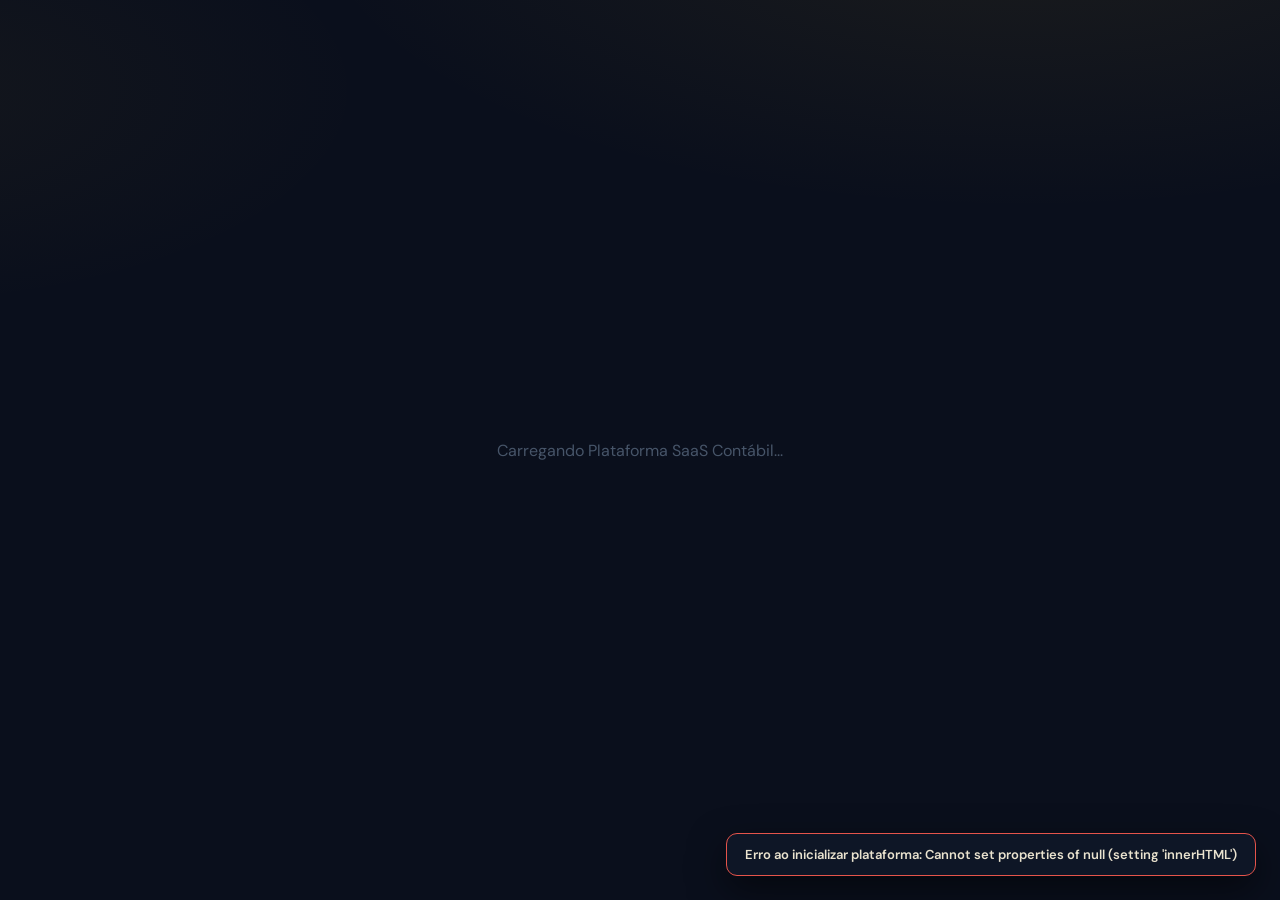
==== index.html @ 04c54537 "aaaa" ====
<!DOCTYPE html>
<html lang="pt-BR">
<head>
    <meta charset="UTF-8">
    <meta name="viewport" content="width=device-width, initial-scale=1.0, maximum-scale=5.0, viewport-fit=cover">
    <meta name="theme-color" content="#0f172a">
    <meta name="description" content="Plataforma SaaS Multi-Tenant de Precificação de Honorários, Propostas Comerciais e CRM de Vendas Especializado em Contabilidade (NBC PG 01 & Res. CFC 1.590/2020).">
    <title>SaaS Contábil — Precificação, Propostas &amp; CRM de Vendas</title>
    <link rel="icon" type="image/svg+xml" href="./favicon.svg">
    <link rel="preconnect" href="https://fonts.googleapis.com">
    <link rel="preconnect" href="https://fonts.gstatic.com" crossorigin>
    <link href="https://fonts.googleapis.com/css2?family=DM+Sans:ital,opsz,wght@0,9..40,400..700;1,9..40,400..700&family=Fraunces:opsz,wght@9..144,600;9..144,700&family=JetBrains+Mono:wght@400;500;600;700&display=swap" rel="stylesheet">
    <link rel="stylesheet" href="./styles.css">
</head>
<body>
    <div id="app">
        <div style="display:flex;align-items:center;justify-content:center;min-height:100vh;font-family:'DM Sans',sans-serif;color:#475569;gap:12px;">
            <span>Carregando Plataforma SaaS Contábil...</span>
        </div>
    </div>

    <!-- Motor SaaS Standalone para Navegador / GitHub Pages (com fallback automático para API Backend) -->
    <script src="./browser_engine.js"></script>
    <script src="./app.js"></script>
</body>
</html>
---- styles.css ----
@import url('https://fonts.googleapis.com/css2?family=Syne:wght@600;700;800&family=DM+Sans:opsz,wght@9..40,400;9..40,500;9..40,600;9..40,700&display=swap');

:root {
  --navy: #0A0F1C;
  --navy-2: #0E1626;
  --navy-3: #121C30;
  --navy-4: #18253E;
  --line: #243049;
  --gold: #C9A227;
  --gold-soft: #E0C86A;
  --cream: #EAE3CF;
  --muted: #9AA6B8;
  --danger: #E5544B;
  --ok: #4FB477;
  --info: #38BDF8;
  --purple: #A78BFA;
  --sidebar-w: 256px;
  --sidebar-collapsed-w: 74px;
  --topbar-h: 68px;
  --bottom-nav-h: 64px;
}

* {
  box-sizing: border-box;
  margin: 0;
  padding: 0;
  -webkit-tap-highlight-color: transparent;
}

html, body {
  width: 100%;
  min-height: 100vh;
  min-height: 100dvh;
  font-family: 'DM Sans', system-ui, -apple-system, sans-serif;
  background:
    radial-gradient(1200px 500px at 80% -10%, rgba(201, 162, 39, 0.09), transparent 60%),
    radial-gradient(900px 400px at -10% 10%, rgba(201, 162, 39, 0.05), transparent 55%),
    var(--navy);
  color: var(--cream);
  overflow-x: hidden;
}

h1, h2, h3, .valor-grande, .card-title, .brand-title {
  font-family: 'Syne', sans-serif;
}

/* =========================================================================
   LAYOUT SAAS ADAPTATIVO (ULTRA-WIDE, DESKTOP, NOTEBOOK, TABLET, MOBILE)
   ========================================================================= */
.saas-shell {
  display: flex;
  min-height: 100vh;
  min-height: 100dvh;
  width: 100%;
}

.sidebar {
  position: fixed;
  top: 0;
  left: 0;
  bottom: 0;
  width: var(--sidebar-w);
  background: linear-gradient(180deg, #0D1525 0%, #090E1A 100%);
  border-right: 1px solid var(--line);
  display: flex;
  flex-direction: column;
  z-index: 1000;
  transition: width 0.22s cubic-bezier(0.4, 0, 0.2, 1), transform 0.22s ease;
}

.saas-shell.collapsed .sidebar {
  width: var(--sidebar-collapsed-w);
}

.sidebar-brand {
  height: var(--topbar-h);
  padding: 0 16px;
  display: flex;
  align-items: center;
  justify-content: space-between;
  border-bottom: 1px solid var(--line);
  gap: 10px;
}

.brand-left {
  display: flex;
  align-items: center;
  gap: 11px;
  overflow: hidden;
}

.brand-logo {
  width: 38px;
  height: 38px;
  border-radius: 10px;
  background: rgba(201, 162, 39, 0.14);
  border: 1px solid var(--gold);
  color: var(--gold);
  display: flex;
  align-items: center;
  justify-content: center;
  flex: none;
  font-weight: 800;
}

.brand-texts {
  display: flex;
  flex-direction: column;
  white-space: nowrap;
  overflow: hidden;
}

.brand-title {
  font-size: 14.5px;
  font-weight: 800;
  color: var(--cream);
  text-overflow: ellipsis;
  overflow: hidden;
}

.brand-sub {
  font-size: 11px;
  color: var(--muted);
}

.saas-shell.collapsed .brand-texts,
.saas-shell.collapsed .nav-label,
.saas-shell.collapsed .nav-badge {
  display: none;
}

.sidebar-toggle {
  background: var(--navy-3);
  border: 1px solid var(--line);
  color: var(--muted);
  width: 28px;
  height: 28px;
  border-radius: 7px;
  cursor: pointer;
  display: flex;
  align-items: center;
  justify-content: center;
  flex: none;
  transition: 0.15s;
}

.sidebar-toggle:hover {
  border-color: var(--gold);
  color: var(--gold);
}

.sidebar-nav {
  flex: 1;
  padding: 16px 10px;
  display: flex;
  flex-direction: column;
  gap: 6px;
  overflow-y: auto;
}

.sidebar-footer {
  padding: 12px 10px 16px;
  border-top: 1px solid var(--line);
  display: flex;
  flex-direction: column;
  gap: 8px;
}

.nav-item {
  width: 100%;
  display: flex;
  align-items: center;
  gap: 12px;
  padding: 11px 13px;
  border-radius: 11px;
  border: 1px solid transparent;
  background: transparent;
  color: var(--muted);
  font-family: inherit;
  font-size: 13.5px;
  font-weight: 600;
  cursor: pointer;
  text-align: left;
  transition: all 0.16s ease;
  position: relative;
}

.nav-item svg {
  flex: none;
  color: var(--muted);
  transition: color 0.16s;
}

.nav-item:hover {
  background: rgba(255, 255, 255, 0.03);
  color: var(--cream);
  border-color: rgba(255, 255, 255, 0.06);
}

.nav-item:hover svg {
  color: var(--gold);
}

.nav-item.active {
  background: rgba(201, 162, 39, 0.14);
  border-color: var(--gold);
  color: var(--cream);
  font-weight: 700;
}

.nav-item.active svg {
  color: var(--gold);
}

.nav-badge {
  margin-left: auto;
  background: var(--navy-3);
  border: 1px solid var(--line);
  color: var(--gold-soft);
  font-size: 11px;
  padding: 1px 7px;
  border-radius: 999px;
}

/* BARRA DE NAVEGAÇÃO INFERIOR PARA TELAS MOBILE / SMARTPHONES */
.mobile-bottom-nav {
  display: none;
  position: fixed;
  bottom: 0;
  left: 0;
  right: 0;
  height: var(--bottom-nav-h);
  background: rgba(11, 17, 30, 0.96);
  backdrop-filter: blur(14px);
  border-top: 1px solid var(--line);
  z-index: 1100;
  justify-content: space-around;
  align-items: center;
  padding: 0 6px env(safe-area-inset-bottom, 0);
}

.mobile-nav-btn {
  flex: 1;
  display: flex;
  flex-direction: column;
  align-items: center;
  justify-content: center;
  gap: 3px;
  background: none;
  border: 0;
  color: var(--muted);
  font-family: inherit;
  font-size: 10.5px;
  font-weight: 600;
  padding: 6px 2px;
  cursor: pointer;
}

.mobile-nav-btn.active {
  color: var(--gold);
  font-weight: 700;
}

/* =========================================================================
   ÁREA PRINCIPAL E TOPBAR MULTI-TENANT
   ========================================================================= */
.main-area {
  flex: 1;
  margin-left: var(--sidebar-w);
  min-width: 0;
  display: flex;
  flex-direction: column;
  transition: margin-left 0.22s cubic-bezier(0.4, 0, 0.2, 1);
}

.saas-shell.collapsed .main-area {
  margin-left: var(--sidebar-collapsed-w);
}

.topbar {
  min-height: var(--topbar-h);
  padding: 10px 24px;
  background: rgba(14, 22, 38, 0.88);
  backdrop-filter: blur(12px);
  border-bottom: 1px solid var(--line);
  display: flex;
  align-items: center;
  justify-content: space-between;
  gap: 14px;
  position: sticky;
  top: 0;
  z-index: 900;
  flex-wrap: wrap;
}

.topbar-left {
  display: flex;
  align-items: center;
  gap: 12px;
  min-width: 0;
}

.page-title {
  font-size: clamp(15px, 1.6vw, 20px);
  font-weight: 800;
  letter-spacing: -0.3px;
}

.page-subtitle {
  font-size: 12px;
  color: var(--muted);
}

.topbar-right {
  display: flex;
  align-items: center;
  gap: 8px;
  flex-wrap: wrap;
}

.context-pill {
  display: flex;
  align-items: center;
  gap: 8px;
  background: var(--navy-3);
  border: 1px solid var(--line);
  border-radius: 10px;
  padding: 6px 10px;
  font-size: 12px;
  max-width: 100%;
}

.context-pill select {
  background: transparent;
  border: 0;
  color: var(--cream);
  font-weight: 600;
  font-size: 12px;
  padding: 2px 4px;
  cursor: pointer;
  width: auto;
  max-width: 260px;
  text-overflow: ellipsis;
}

.role-badge {
  background: rgba(201, 162, 39, 0.16);
  color: var(--gold-soft);
  border: 1px solid rgba(201, 162, 39, 0.4);
  padding: 4px 9px;
  border-radius: 999px;
  font-size: 11px;
  font-weight: 700;
  white-space: nowrap;
}

.screen-badge {
  background: rgba(56, 189, 248, 0.12);
  color: var(--info);
  border: 1px solid rgba(56, 189, 248, 0.35);
  padding: 4px 9px;
  border-radius: 999px;
  font-size: 11px;
  font-weight: 600;
  white-space: nowrap;
}

.page-container {
  padding: clamp(14px, 2vw, 26px);
  padding-bottom: 60px;
  width: 100%;
  max-width: 1680px;
  margin: 0 auto;
}

/* =========================================================================
   GRID E COMPONENTES DA CALCULADORA E FORMULÁRIOS
   ========================================================================= */
.grid-calc {
  display: grid;
  grid-template-columns: minmax(0, 1fr) 410px;
  gap: 20px;
  align-items: start;
}

.col-inputs {
  display: flex;
  flex-direction: column;
  gap: 14px;
  min-width: 0;
}

.card {
  background: var(--navy-2);
  border: 1px solid var(--line);
  border-radius: 14px;
  overflow: hidden;
  min-width: 0;
}

.card-head {
  width: 100%;
  display: flex;
  align-items: center;
  gap: 12px;
  padding: 14px 16px;
  background: none;
  border: 0;
  color: var(--cream);
  cursor: pointer;
  text-align: left;
}

.card-icon {
  color: var(--gold);
  display: flex;
}

.card-titles {
  flex: 1;
  display: flex;
  flex-direction: column;
  min-width: 0;
}

.card-title {
  font-size: 15px;
  font-weight: 700;
}

.card-sub {
  font-size: 11.5px;
  color: var(--muted);
}

.card-body {
  padding: 14px 16px 18px;
  display: flex;
  flex-direction: column;
  gap: 14px;
  border-top: 1px solid var(--line);
  min-width: 0;
}

.table-responsive {
  width: 100%;
  overflow-x: auto;
  -webkit-overflow-scrolling: touch;
}

.campo {
  display: flex;
  flex-direction: column;
  gap: 6px;
  min-width: 0;
}

.campo-label {
  font-size: 12.5px;
  font-weight: 600;
  color: #D4DCEA;
  display: flex;
  justify-content: space-between;
  align-items: baseline;
  gap: 8px;
  flex-wrap: wrap;
}

.campo-label-left {
  display: inline-flex;
  align-items: center;
  gap: 6px;
}

.campo-hint {
  font-size: 10.5px;
  color: var(--muted);
  font-weight: 400;
  font-style: italic;
}

.dois {
  display: grid;
  grid-template-columns: repeat(2, minmax(0, 1fr));
  gap: 12px;
}

.tres {
  display: grid;
  grid-template-columns: repeat(3, minmax(0, 1fr));
  gap: 12px;
}

.quatro {
  display: grid;
  grid-template-columns: repeat(4, minmax(0, 1fr));
  gap: 12px;
}

input, select, textarea {
  font-family: inherit;
  font-size: 13.5px;
  color: var(--cream);
  background: var(--navy-3);
  border: 1px solid var(--line);
  border-radius: 9px;
  padding: 9px 11px;
  width: 100%;
  outline: none;
  transition: border-color 0.15s;
}

input:focus, select:focus, textarea:focus {
  border-color: var(--gold);
}

textarea {
  resize: vertical;
  min-height: 76px;
}

.prefixo {
  display: flex;
  align-items: center;
  background: var(--navy-3);
  border: 1px solid var(--line);
  border-radius: 9px;
  overflow: hidden;
}

.prefixo:focus-within {
  border-color: var(--gold);
}

.prefixo span {
  padding: 0 10px;
  color: var(--muted);
  font-size: 13px;
  flex: none;
}

.prefixo input {
  border: 0;
  background: none;
  border-radius: 0;
  padding-left: 0;
}

.stepper {
  display: flex;
  align-items: center;
  background: var(--navy-3);
  border: 1px solid var(--line);
  border-radius: 9px;
  overflow: hidden;
}

.stepper button {
  background: none;
  border: 0;
  color: var(--gold);
  padding: 9px 13px;
  cursor: pointer;
  font-weight: 700;
  font-size: 15px;
}

.stepper button:hover {
  background: rgba(201, 162, 39, 0.12);
}

.stepper input {
  border: 0;
  background: none;
  text-align: center;
  border-radius: 0;
  border-left: 1px solid var(--line);
  border-right: 1px solid var(--line);
}

.chips {
  display: flex;
  flex-wrap: wrap;
  gap: 8px;
}

.chip {
  font-family: inherit;
  font-size: 12.5px;
  padding: 8px 13px;
  border-radius: 999px;
  border: 1px solid var(--line);
  background: var(--navy-3);
  color: var(--muted);
  cursor: pointer;
  transition: 0.15s;
}

.chip:hover {
  border-color: var(--gold);
}

.chip-on {
  background: var(--gold);
  color: #1a1408;
  border-color: var(--gold);
  font-weight: 700;
}

.checks, .avulsos-list {
  display: flex;
  flex-direction: column;
  gap: 8px;
}

.check, .avulso-toggle {
  display: flex;
  align-items: center;
  gap: 10px;
  font-family: inherit;
  font-size: 13px;
  background: var(--navy-3);
  border: 1px solid var(--line);
  border-radius: 9px;
  padding: 10px 12px;
  color: #D4DCEA;
  cursor: pointer;
  text-align: left;
  width: 100%;
}

.check-on, .avulso-on .avulso-toggle {
  border-color: var(--gold);
  background: rgba(201, 162, 39, 0.10);
}

.box {
  width: 18px;
  height: 18px;
  border-radius: 5px;
  border: 1.5px solid var(--line);
  display: flex;
  align-items: center;
  justify-content: center;
  color: #1a1408;
  background: var(--navy);
  flex: none;
  font-size: 11px;
  font-weight: 800;
}

.check-on .box, .avulso-on .box {
  background: var(--gold);
  border-color: var(--gold);
}

.avulso {
  display: flex;
  gap: 8px;
  align-items: center;
  flex-wrap: wrap;
}

.avulso .avulso-toggle {
  flex: 1;
  min-width: 180px;
}

.mini-stats {
  display: grid;
  grid-template-columns: 1fr 1fr;
  gap: 10px;
  padding-top: 8px;
  border-top: 1px dashed var(--line);
}

.mini-stats div {
  display: flex;
  flex-direction: column;
  gap: 2px;
}

.mini-stats span {
  font-size: 11px;
  color: var(--muted);
}

.mini-stats strong {
  font-size: 17px;
}

.gold {
  color: var(--gold-soft);
}

.result-sticky {
  position: sticky;
  top: 86px;
  background: linear-gradient(180deg, var(--navy-2), #0B1322);
  border: 1px solid var(--line);
  border-radius: 16px;
  padding: 20px;
  display: flex;
  flex-direction: column;
  gap: 15px;
}

.valor-grande {
  font-size: clamp(28px, 3vw, 36px);
  font-weight: 800;
  color: var(--gold-soft);
  line-height: 1.05;
  letter-spacing: -1px;
}

.faixas {
  display: grid;
  grid-template-columns: repeat(3, minmax(0, 1fr));
  gap: 8px;
}

.faixa {
  background: var(--navy-3);
  border: 1px solid var(--line);
  border-radius: 10px;
  padding: 10px 6px;
  display: flex;
  flex-direction: column;
  gap: 3px;
  text-align: center;
}

.faixa-mid {
  border-color: var(--gold);
  background: rgba(201, 162, 39, 0.08);
}

.faixa span {
  font-size: 10px;
  color: var(--muted);
  text-transform: uppercase;
}

.faixa strong {
  font-size: 13px;
}

.faixa em {
  font-size: 9.5px;
  color: var(--muted);
  font-style: normal;
}

.bars-list {
  display: flex;
  flex-direction: column;
  gap: 8px;
  padding: 6px 0;
}

.bar-row {
  display: grid;
  grid-template-columns: 135px 1fr 74px;
  align-items: center;
  gap: 8px;
  font-size: 11.5px;
}

.bar-label {
  color: #C7CEDB;
  white-space: nowrap;
  overflow: hidden;
  text-overflow: ellipsis;
}

.bar-track {
  height: 16px;
  background: var(--navy-3);
  border-radius: 4px;
  overflow: hidden;
}

.bar-fill {
  height: 100%;
  background: var(--gold);
  border-radius: 0 4px 4px 0;
  transition: width 0.25s ease;
}

.bar-val {
  text-align: right;
  font-weight: 600;
  color: var(--gold-soft);
}

/* BOTÕES */
.btn-primary {
  display: inline-flex;
  align-items: center;
  justify-content: center;
  gap: 8px;
  padding: 11px 18px;
  background: var(--gold);
  color: #1a1408;
  border: 0;
  border-radius: 10px;
  font-family: inherit;
  font-size: 13.5px;
  font-weight: 800;
  cursor: pointer;
  transition: 0.15s;
  text-decoration: none;
}

.btn-primary:hover {
  background: var(--gold-soft);
  transform: translateY(-1px);
}

.btn-cta-hero {
  width: 100%;
  padding: 14px 20px;
  font-size: 15px;
  letter-spacing: 0.4px;
  box-shadow: 0 10px 26px rgba(201, 162, 39, 0.25);
}

.btn-secondary {
  display: inline-flex;
  align-items: center;
  justify-content: center;
  gap: 7px;
  padding: 9px 14px;
  background: var(--navy-3);
  color: var(--cream);
  border: 1px solid var(--line);
  border-radius: 9px;
  font-family: inherit;
  font-size: 12.5px;
  font-weight: 600;
  cursor: pointer;
  transition: 0.15s;
  text-decoration: none;
}

.btn-secondary:hover {
  border-color: var(--gold);
  color: var(--gold);
}

.btn-danger {
  background: rgba(229, 84, 75, 0.12);
  color: var(--danger);
  border: 1px solid rgba(229, 84, 75, 0.35);
  padding: 7px 12px;
  border-radius: 8px;
  cursor: pointer;
  font-size: 12px;
  font-weight: 600;
}

/* KANBAN */
.crm-tabs {
  display: flex;
  gap: 8px;
  margin-bottom: 18px;
  border-bottom: 1px solid var(--line);
  padding-bottom: 12px;
  flex-wrap: wrap;
}

.crm-tab {
  padding: 9px 14px;
  border-radius: 9px;
  border: 1px solid var(--line);
  background: var(--navy-2);
  color: var(--muted);
  font-weight: 600;
  font-size: 12.5px;
  cursor: pointer;
  display: inline-flex;
  align-items: center;
  gap: 7px;
}

.crm-tab.active {
  background: var(--gold);
  color: #1a1408;
  border-color: var(--gold);
  font-weight: 700;
}

.kanban-board {
  display: flex;
  gap: 14px;
  overflow-x: auto;
  padding-bottom: 16px;
  min-height: 520px;
  scroll-snap-type: x proximity;
  -webkit-overflow-scrolling: touch;
}

.kanban-col {
  min-width: 280px;
  width: 280px;
  flex: none;
  background: var(--navy-2);
  border: 1px solid var(--line);
  border-radius: 14px;
  display: flex;
  flex-direction: column;
  max-height: 74vh;
  scroll-snap-align: start;
}

.kanban-col.drag-over {
  border-color: var(--gold);
  background: rgba(201, 162, 39, 0.05);
}

.kanban-col-head {
  padding: 12px 14px;
  border-bottom: 1px solid var(--line);
  display: flex;
  align-items: center;
  justify-content: space-between;
  gap: 8px;
}

.kanban-col-title {
  font-size: 13px;
  font-weight: 700;
  display: flex;
  align-items: center;
  gap: 7px;
}

.stage-dot {
  width: 9px;
  height: 9px;
  border-radius: 50%;
}

.kanban-col-body {
  padding: 10px;
  display: flex;
  flex-direction: column;
  gap: 10px;
  overflow-y: auto;
  flex: 1;
}

.kanban-card {
  background: var(--navy-3);
  border: 1px solid var(--line);
  border-radius: 11px;
  padding: 12px;
  cursor: grab;
  display: flex;
  flex-direction: column;
  gap: 8px;
  transition: transform 0.14s, border-color 0.14s;
}

.kanban-card:hover {
  border-color: var(--gold);
  transform: translateY(-2px);
}

.kanban-card-company {
  font-weight: 700;
  font-size: 13.5px;
  color: var(--cream);
}

.kanban-card-contact {
  font-size: 11.5px;
  color: var(--muted);
}

.kanban-tags {
  display: flex;
  flex-wrap: wrap;
  gap: 5px;
}

.tag {
  font-size: 10.5px;
  padding: 2px 7px;
  border-radius: 6px;
  background: rgba(255, 255, 255, 0.05);
  border: 1px solid var(--line);
  color: #D4DCEA;
}

.tag-gold {
  background: rgba(201, 162, 39, 0.14);
  border-color: rgba(201, 162, 39, 0.4);
  color: var(--gold-soft);
  font-weight: 700;
}

.tag-ok {
  background: rgba(79, 180, 119, 0.14);
  border-color: rgba(79, 180, 119, 0.4);
  color: var(--ok);
}

.tag-warn {
  background: rgba(229, 84, 75, 0.14);
  border-color: rgba(229, 84, 75, 0.4);
  color: var(--danger);
}

.kanban-card-actions {
  display: flex;
  gap: 5px;
  padding-top: 6px;
  border-top: 1px dashed var(--line);
  flex-wrap: wrap;
}

.btn-xs {
  padding: 4px 8px;
  font-size: 11px;
  border-radius: 6px;
  border: 1px solid var(--line);
  background: var(--navy-2);
  color: var(--cream);
  cursor: pointer;
  font-family: inherit;
}

.btn-xs:hover {
  border-color: var(--gold);
  color: var(--gold);
}

/* KPI E TABELAS */
.kpi-grid {
  display: grid;
  grid-template-columns: repeat(auto-fit, minmax(190px, 1fr));
  gap: 14px;
  margin-bottom: 20px;
}

.kpi-card {
  background: var(--navy-2);
  border: 1px solid var(--line);
  border-radius: 13px;
  padding: 15px;
  display: flex;
  flex-direction: column;
  gap: 4px;
}

.kpi-card span {
  font-size: 11px;
  color: var(--muted);
  text-transform: uppercase;
  letter-spacing: 0.3px;
}

.kpi-card strong {
  font-family: 'Syne', sans-serif;
  font-size: clamp(18px, 2vw, 23px);
  color: var(--cream);
}

.kpi-card em {
  font-size: 11px;
  color: var(--muted);
  font-style: normal;
}

.data-table {
  width: 100%;
  border-collapse: collapse;
  font-size: 13px;
  min-width: 520px;
}

.data-table th, .data-table td {
  padding: 10px 12px;
  border-bottom: 1px solid var(--line);
  text-align: left;
}

.data-table th {
  font-size: 11px;
  text-transform: uppercase;
  color: var(--muted);
  background: var(--navy-3);
}

.data-table tr:hover td {
  background: rgba(255, 255, 255, 0.02);
}

.modal-backdrop {
  position: fixed;
  inset: 0;
  background: rgba(5, 9, 18, 0.78);
  backdrop-filter: blur(4px);
  display: flex;
  align-items: center;
  justify-content: center;
  z-index: 2000;
  padding: 16px;
}

.modal-box {
  background: var(--navy-2);
  border: 1px solid var(--line);
  border-radius: 16px;
  width: 100%;
  max-width: 720px;
  max-height: 90dvh;
  overflow-y: auto;
  padding: 22px;
  display: flex;
  flex-direction: column;
  gap: 14px;
  box-shadow: 0 24px 60px rgba(0, 0, 0, 0.6);
}

.modal-head {
  display: flex;
  align-items: center;
  justify-content: space-between;
  border-bottom: 1px solid var(--line);
  padding-bottom: 12px;
}

.toast {
  position: fixed;
  bottom: 24px;
  right: 24px;
  background: var(--navy-2);
  border: 1px solid var(--gold);
  color: var(--cream);
  padding: 12px 18px;
  border-radius: 11px;
  box-shadow: 0 14px 36px rgba(0, 0, 0, 0.5);
  z-index: 3000;
  font-size: 13px;
  font-weight: 600;
}

.help-tip {
  display: inline-flex;
  align-items: center;
  justify-content: center;
  width: 16px;
  height: 16px;
  border-radius: 50%;
  background: var(--navy-3);
  border: 1px solid var(--line);
  color: var(--gold);
  font-size: 10px;
  font-weight: 700;
  cursor: help;
}

/* =========================================================================
   MEDIA QUERIES DE ADAPTAÇÃO DE TELA (ULTRAWIDE, TABLETS, NOTEBOOKS, CELULARES)
   ========================================================================= */
@media (min-width: 1680px) {
  .grid-calc {
    grid-template-columns: minmax(0, 1fr) 460px;
    gap: 26px;
  }
  .page-content {
    max-width: 2200px;
  }
}

@media (max-width: 1180px) {
  .grid-calc {
    grid-template-columns: 1fr;
  }
  .result-sticky {
    position: static;
  }
  .quatro {
    grid-template-columns: repeat(2, minmax(0, 1fr));
  }
}

@media (max-width: 900px) {
  .tres {
    grid-template-columns: repeat(2, minmax(0, 1fr));
  }
}

@media (max-width: 768px) {
  .sidebar {
    display: none;
  }
  .main-area,
  .saas-shell.collapsed .main-area {
    margin-left: 0 !important;
    padding-bottom: calc(var(--bottom-nav-h) + 20px);
  }
  .mobile-bottom-nav {
    display: flex;
  }
  .topbar {
    padding: 10px 14px;
  }
  .page-subtitle {
    display: none;
  }
  .dois, .tres, .quatro {
    grid-template-columns: 1fr;
  }
  .faixas {
    grid-template-columns: 1fr;
  }
  .bar-row {
    grid-template-columns: 110px 1fr 68px;
  }
  .toast {
    bottom: calc(var(--bottom-nav-h) + 12px);
    left: 12px;
    right: 12px;
  }
}

@media print {
  .sidebar, .topbar, .mobile-bottom-nav, .no-print {
    display: none !important;
  }
  .main-area {
    margin-left: 0 !important;
  }
  body {
    background: #fff !important;
    color: #111 !important;
  }
}
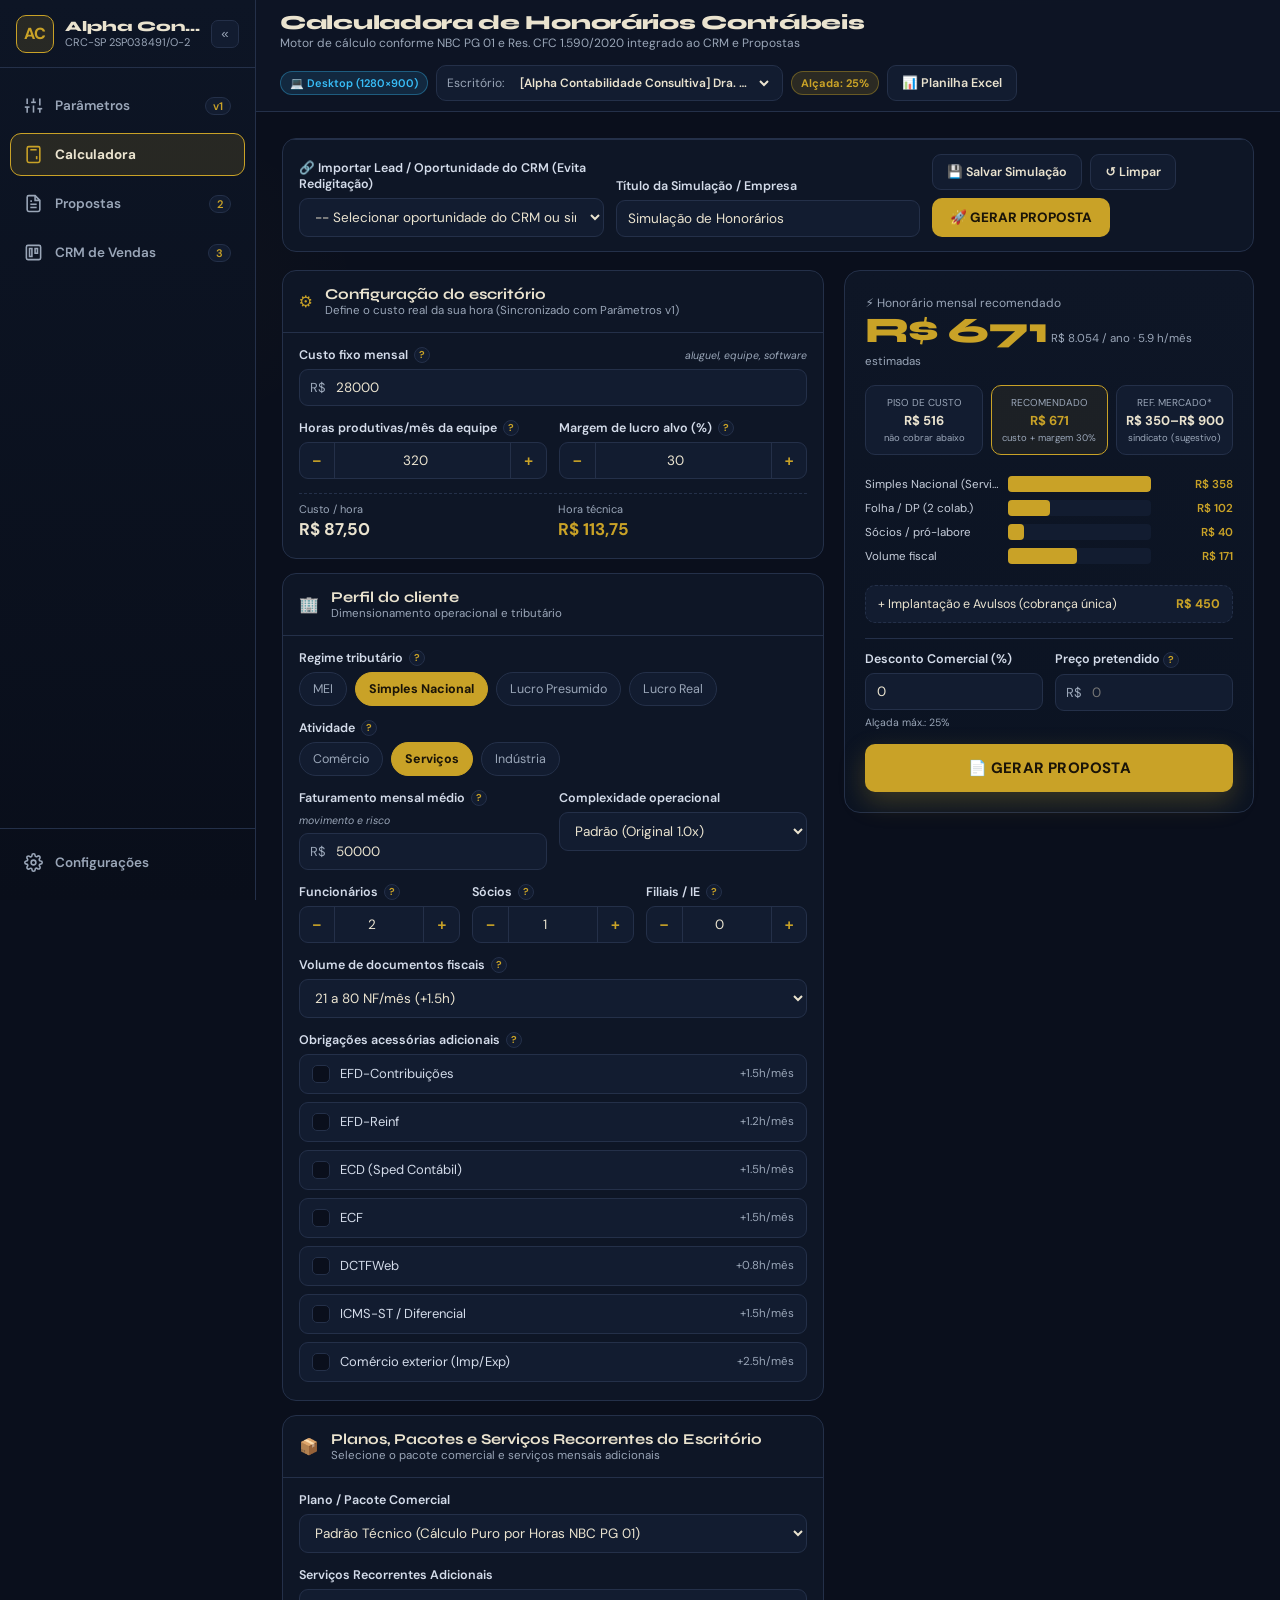
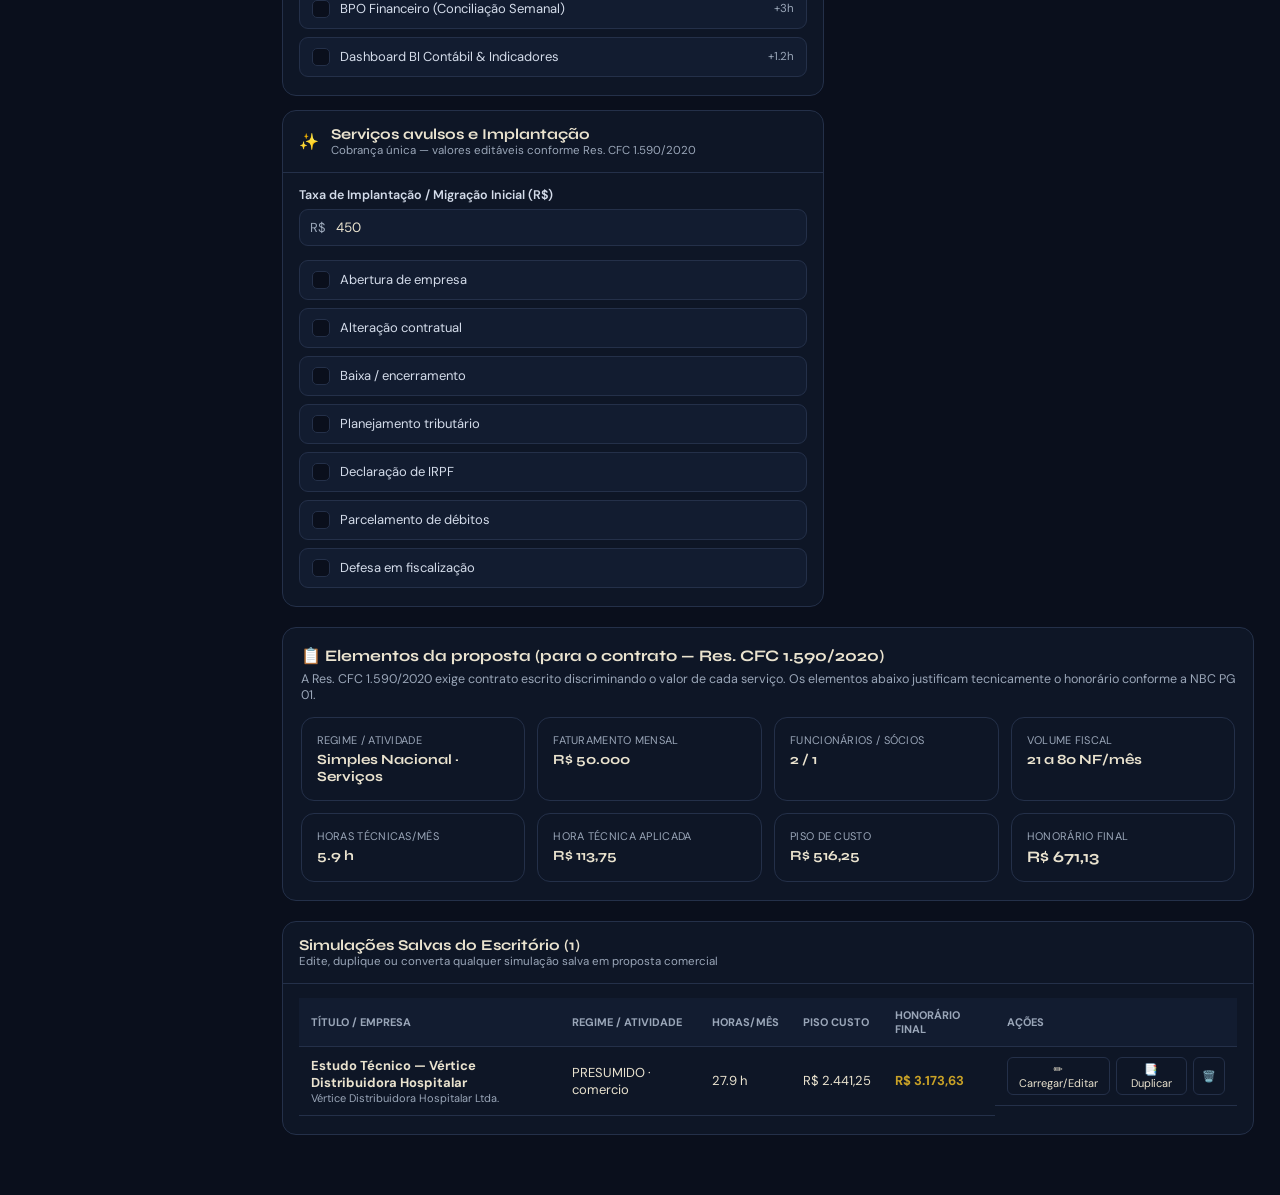
==== commit 64f96b2b: "aa" ====
--- a/index.html
+++ b/index.html
@@ -3,18 +3,18 @@
 <head>
     <meta charset="UTF-8">
     <meta name="viewport" content="width=device-width, initial-scale=1.0, maximum-scale=5.0, viewport-fit=cover">
-    <meta name="theme-color" content="#0f172a">
+    <meta name="theme-color" content="#0A1220">
     <meta name="description" content="Plataforma SaaS Multi-Tenant de Precificação de Honorários, Propostas Comerciais e CRM de Vendas Especializado em Contabilidade (NBC PG 01 & Res. CFC 1.590/2020).">
     <title>SaaS Contábil — Precificação, Propostas &amp; CRM de Vendas</title>
     <link rel="icon" type="image/svg+xml" href="./favicon.svg">
     <link rel="preconnect" href="https://fonts.googleapis.com">
     <link rel="preconnect" href="https://fonts.gstatic.com" crossorigin>
-    <link href="https://fonts.googleapis.com/css2?family=DM+Sans:ital,opsz,wght@0,9..40,400..700;1,9..40,400..700&family=Fraunces:opsz,wght@9..144,600;9..144,700&family=JetBrains+Mono:wght@400;500;600;700&display=swap" rel="stylesheet">
+    <link href="https://fonts.googleapis.com/css2?family=JetBrains+Mono:wght@400;500;600;700&family=Plus+Jakarta+Sans:wght@400;500;600;700;800&family=Syne:wght@600;700;800&display=swap" rel="stylesheet">
     <link rel="stylesheet" href="./styles.css">
 </head>
 <body>
-    <div id="app">
-        <div style="display:flex;align-items:center;justify-content:center;min-height:100vh;font-family:'DM Sans',sans-serif;color:#475569;gap:12px;">
+    <div id="root">
+        <div style="display:flex;align-items:center;justify-content:center;min-height:100vh;font-family:'Plus Jakarta Sans',sans-serif;color:#8D99AE;gap:12px;">
             <span>Carregando Plataforma SaaS Contábil...</span>
         </div>
     </div>
